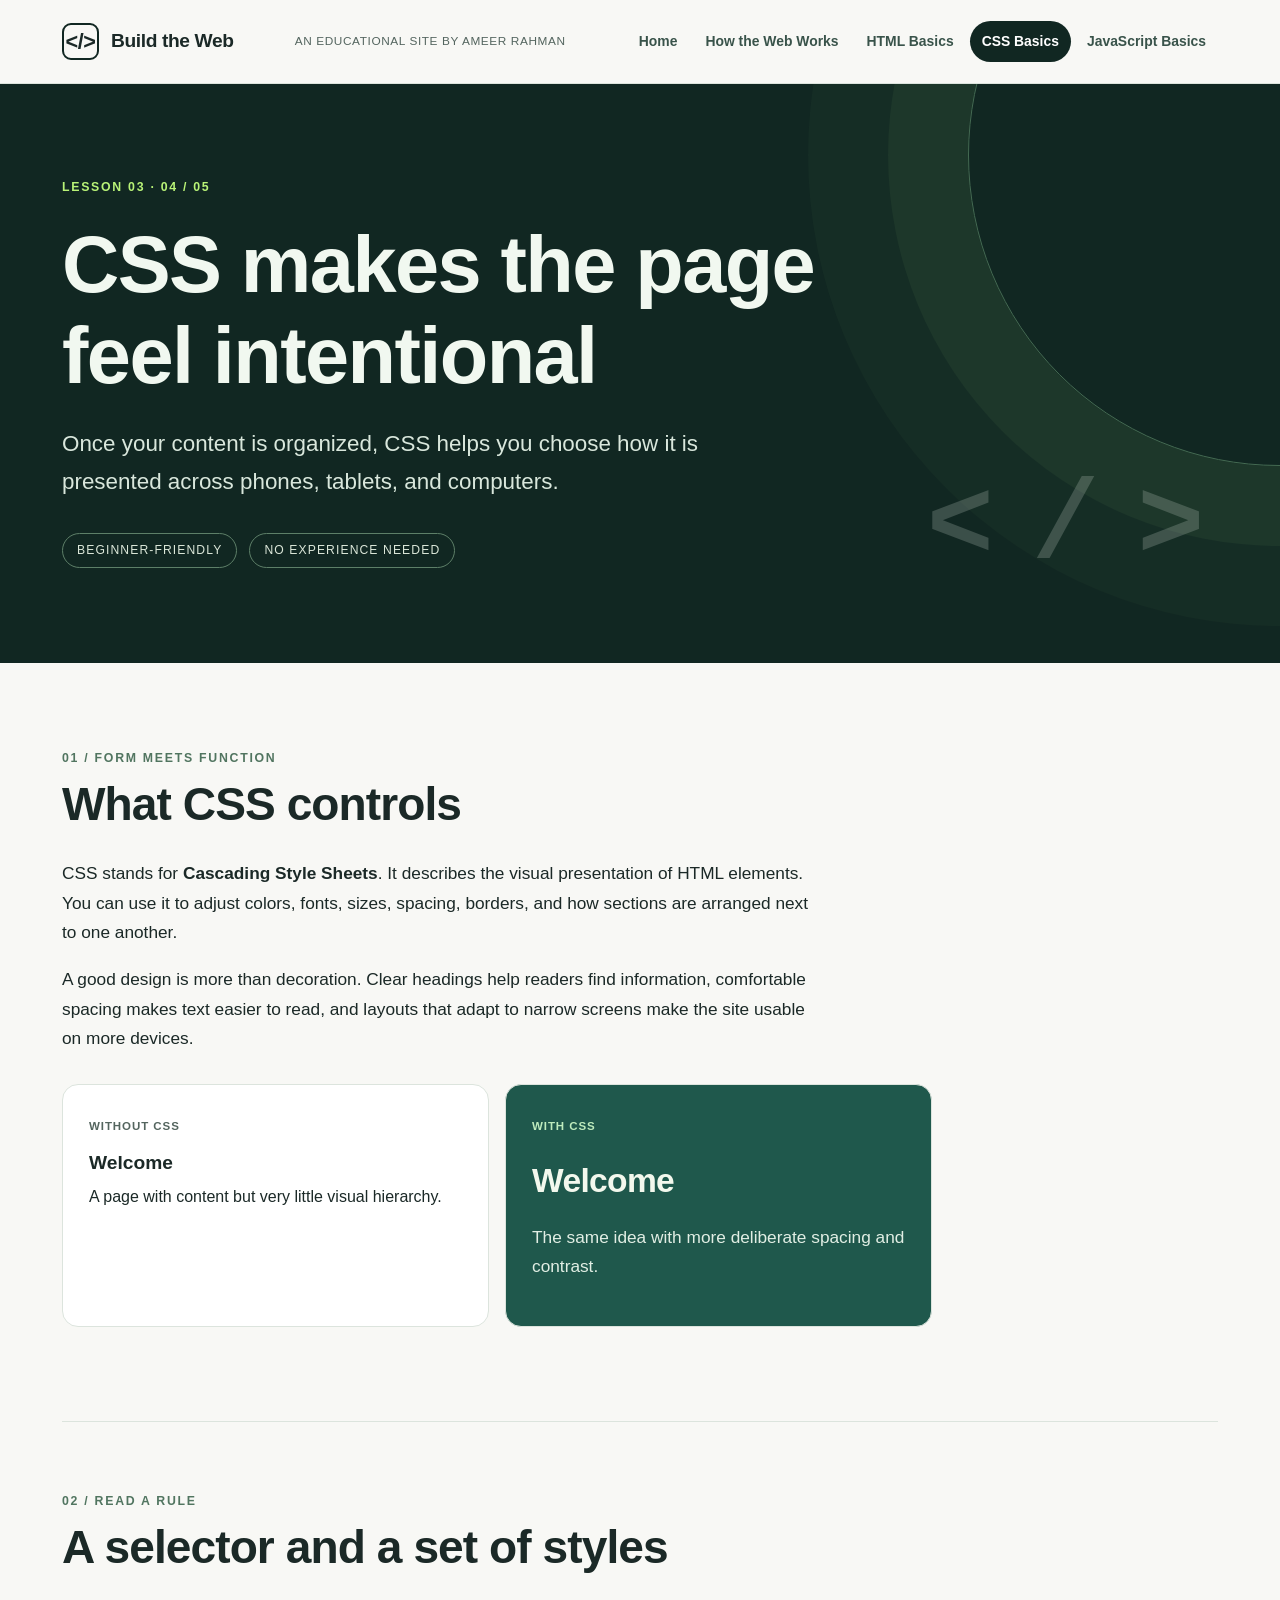
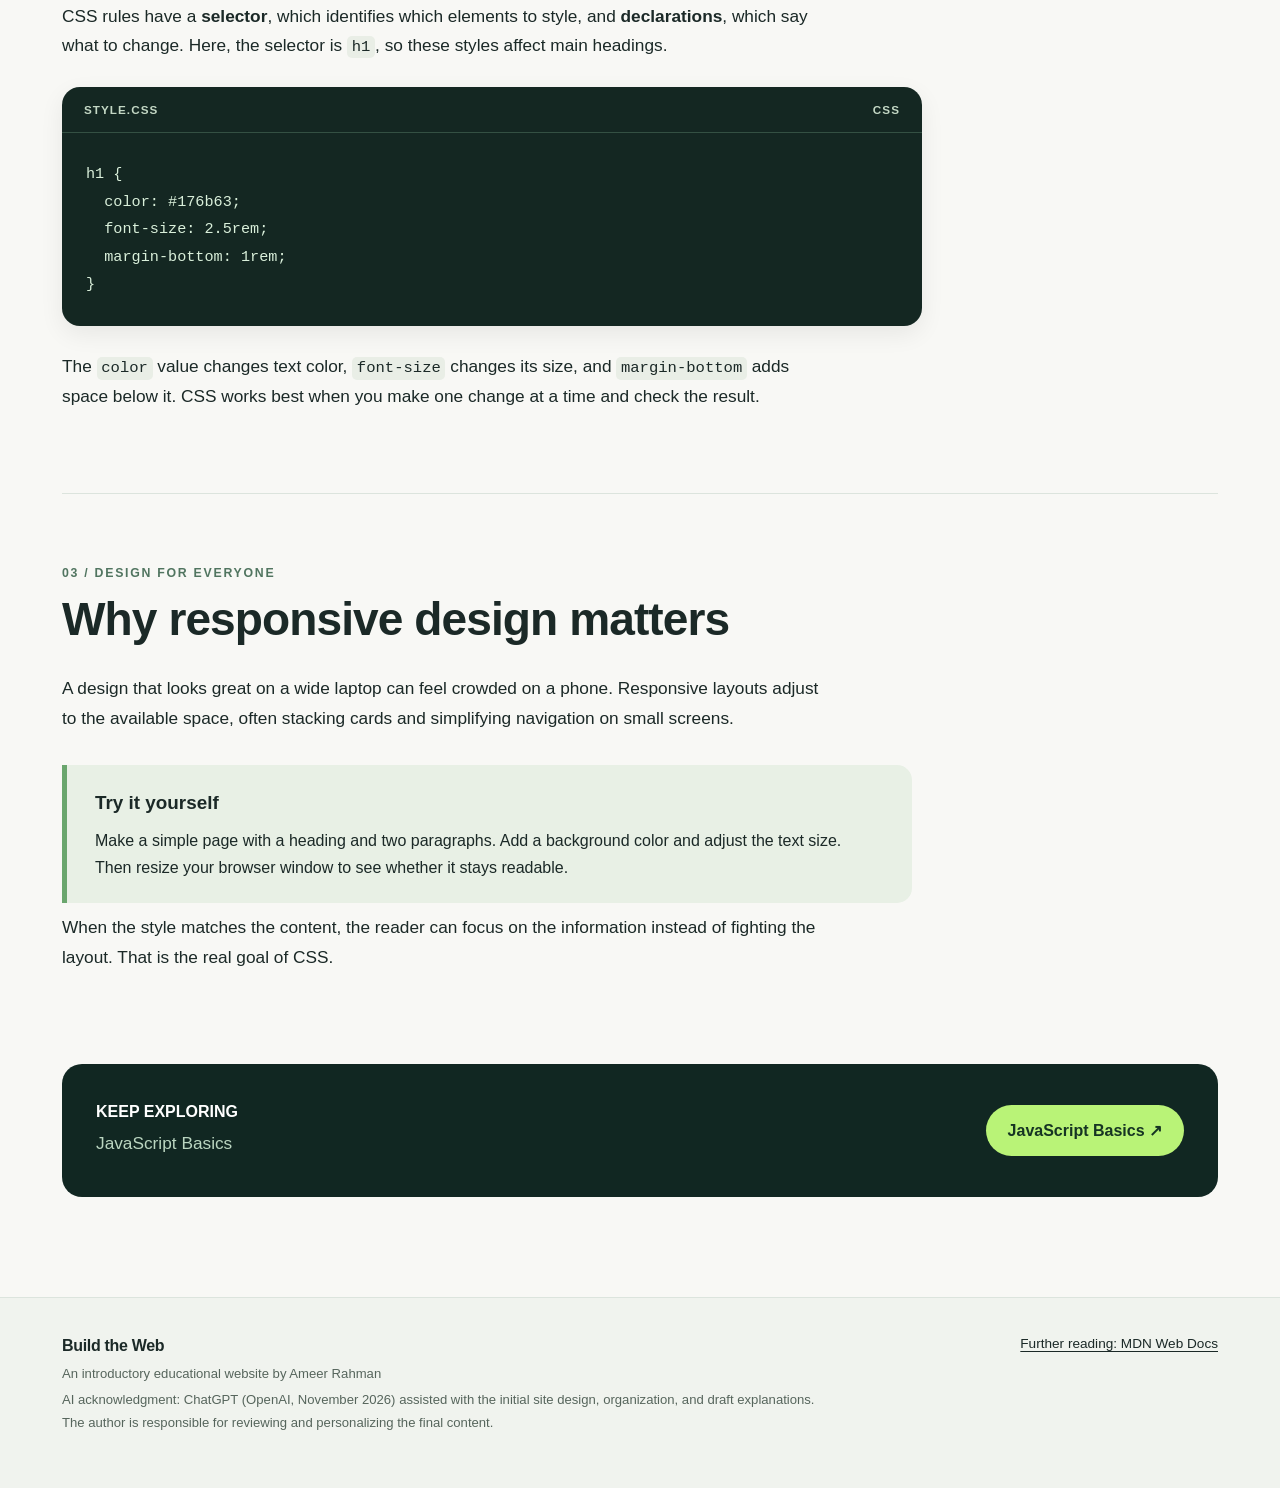
==== css.html @ 8b7e34bf "Initial commit - Website Creator Project" ====
<!doctype html>
<!-- Lesson 3: how CSS controls the way a page looks. -->
<html lang="en">
  <head>
    <!-- Page information for the browser and search engines. None of this appears on the page. -->
    <meta charset="utf-8">
    <meta name="viewport" content="width=device-width,initial-scale=1">
    <meta name="description" content="Build the Web: an approachable five-page guide to how websites work, HTML, CSS, and JavaScript.">
    <title>CSS Basics | Build the Web</title>
    <link rel="stylesheet" href="styles.css">
  </head>
  <body>

    <!--
      Skip link: stays off screen until a keyboard user presses Tab, then lets them jump straight to
      the main content.
    -->
    <a class="skip-link" href="#main">Skip to content</a>

    <!--
      Site header: the logo, author line, and navigation, repeated on every page.
      aria-current="page" marks the page being viewed, and styles.css uses it to highlight that
      link.
    -->
    <header class="site-header">
      <div class="header-inner shell">
        <a class="brand" href="index.html" aria-label="Build the Web, home">
          <span class="brand-mark" aria-hidden="true">&lt;/&gt;</span>
          <span>Build the Web</span>
        </a>
        <span class="byline">An educational site by Ameer Rahman</span>
        <nav aria-label="Main navigation">
          <a href="index.html">Home</a>
          <a href="how-web-works.html">How the Web Works</a>
          <a href="html.html">HTML Basics</a>
          <a href="css.html" aria-current="page">CSS Basics</a>
          <a href="javascript.html">JavaScript Basics</a>
        </nav>
      </div>
    </header>

    <!--
      Hero banner: the large dark area at the top that introduces this page. aria-hidden hides the
      decorative symbol from screen readers.
    -->
    <section class="hero">
      <div class="hero-inner shell">
        <span class="eyebrow">LESSON 03 · 04 / 05</span>
        <h1>CSS makes the page feel intentional</h1>
        <p class="hero-lead">
          Once your content is organized, CSS helps you choose how it is presented across phones,
          tablets, and computers.
        </p>
        <div class="hero-meta">
          <span class="hero-chip">Beginner-friendly</span>
          <span class="hero-chip">No experience needed</span>
        </div>
        <div class="hero-visual" aria-hidden="true">&lt; / &gt;</div>
      </div>
    </section>

    <!--
      Main content. Each section's aria-labelledby points to the id of its heading, so screen
      readers can announce the section's name.
    -->
    <main class="main shell" id="main">

      <!-- Section 01: What CSS controls -->
      <section class="section" aria-labelledby="style">
        <div class="section-heading">
          <span class="section-number">01 / FORM MEETS FUNCTION</span>
          <h2 id="style">What CSS controls</h2>
        </div>
        <p>
          CSS stands for <strong>Cascading Style Sheets</strong>. It describes the visual
          presentation of HTML elements. You can use it to adjust colors, fonts, sizes, spacing,
          borders, and how sections are arranged next to one another.
        </p>
        <p>
          A good design is more than decoration. Clear headings help readers find information,
          comfortable spacing makes text easier to read, and layouts that adapt to narrow screens
          make the site usable on more devices.
        </p>

        <!-- Before and after demo: the same content without and with styling. -->
        <div class="before-after">
          <div class="demo-box demo-plain">
            <span>WITHOUT CSS</span>
            <div class="mini-title">Welcome</div>
            <p>A page with content but very little visual hierarchy.</p>
          </div>
          <div class="demo-box demo-styled">
            <span>WITH CSS</span>
            <div class="mini-title">Welcome</div>
            <p>The same idea with more deliberate spacing and contrast.</p>
          </div>
        </div>
      </section>

      <!-- Section 02: A selector and a set of styles -->
      <section class="section" aria-labelledby="rules">
        <div class="section-heading">
          <span class="section-number">02 / READ A RULE</span>
          <h2 id="rules">A selector and a set of styles</h2>
        </div>
        <p>
          CSS rules have a <strong>selector</strong>, which identifies which elements to style, and
          <strong>declarations</strong>, which say what to change. Here, the selector is
          <code>h1</code>, so these styles affect main headings.
        </p>

        <!--
          Code sample: pre keeps the line breaks and spaces exactly as typed, and &lt; and &gt;
          display as angle brackets instead of being read as real tags.
        -->
        <div class="code-card">
          <div class="code-top">
            <span>STYLE.CSS</span>
            <span>CSS</span>
          </div>
          <pre><code>h1 {
  color: #176b63;
  font-size: 2.5rem;
  margin-bottom: 1rem;
}</code></pre>
        </div>
        <p>
          The <code>color</code> value changes text color, <code>font-size</code> changes its size,
          and <code>margin-bottom</code> adds space below it. CSS works best when you make one
          change at a time and check the result.
        </p>
      </section>

      <!-- Section 03: Why responsive design matters -->
      <section class="section" aria-labelledby="responsive">
        <div class="section-heading">
          <span class="section-number">03 / DESIGN FOR EVERYONE</span>
          <h2 id="responsive">Why responsive design matters</h2>
        </div>
        <p>
          A design that looks great on a wide laptop can feel crowded on a phone. Responsive layouts
          adjust to the available space, often stacking cards and simplifying navigation on small
          screens.
        </p>

        <!-- Takeaway box: the key point or a small exercise. -->
        <div class="takeaway">
          <strong>Try it yourself</strong>
          <p>
            Make a simple page with a heading and two paragraphs. Add a background color and adjust
            the text size. Then resize your browser window to see whether it stays readable.
          </p>
        </div>
        <p>
          When the style matches the content, the reader can focus on the information instead of
          fighting the layout. That is the real goal of CSS.
        </p>
      </section>

      <!-- Link to the next page in the suggested reading order. -->
      <div class="next">
        <div>
          <strong>KEEP EXPLORING</strong>
          <p>JavaScript Basics</p>
        </div>
        <a href="javascript.html">JavaScript Basics <span aria-hidden="true">↗</span></a>
      </div>
    </main>

    <!-- Site footer: repeated on every page. -->
    <footer class="site-footer">
      <div class="footer-inner shell">
        <div class="footer-left">
          <strong>Build the Web</strong>
          <p>An introductory educational website by Ameer Rahman</p>
          <p>
            AI acknowledgment: ChatGPT (OpenAI, November 2026) assisted with the initial site
            design, organization, and draft explanations. The author is responsible for reviewing
            and personalizing the final content.
          </p>
        </div>
        <div class="footer-right">
          <a href="https://developer.mozilla.org/en-US/docs/Learn_web_development/Getting_started/Your_first_website" target="_blank" rel="noopener noreferrer">
            Further reading: MDN Web Docs
          </a>
        </div>
      </div>
    </footer>
  </body>
</html>
---- styles.css ----
/* styles.css: the one stylesheet shared by all five pages.

   Contents:
   1. Font and color variables
   2. Base styles for plain HTML elements
   3. Page layout and accessibility helpers
   4. Site header and navigation
   5. Hero banner
   6. Page sections
   7. Content components (cards, steps, diagram, glossary, code samples, and so on)
   8. Site footer
   9. Responsive rules for smaller screens */
/* 1. FONT AND COLOR VARIABLES
   Each value is named once here and reused with var(--name).
   Changing a value here updates it everywhere on the site.

   --font uses the font already installed on the device: San Francisco on a Mac,
   Segoe UI on Windows, Roboto on Android. Nothing has to be downloaded. */
:root {
  --font: -apple-system, BlinkMacSystemFont, "Segoe UI", Roboto, Helvetica, Arial, sans-serif;
  --bg: #f8f8f5;
  --ink: #1b2927;
  --muted: #54655f;
  --dark: #112722;
  --accent: #b9f377;
  --line: #dce4dd;
  --surface: #fff;
  --soft: #f1f6ed;
}

/* 2. BASE STYLES
   These apply to plain HTML elements before any class is involved.

   border-box means an element's width includes its padding and border,
   which makes sizes much easier to predict. */
* {
  box-sizing: border-box;
}

html {
  scroll-behavior: smooth;
}

body {
  margin: 0;
  background: var(--bg);
  font-family: var(--font);
  color: var(--ink);
  line-height: 1.7;
}

a {
  color: inherit;
}

/* Shows a clear outline when someone moves through links with the keyboard. */
a:focus-visible,
button:focus-visible {
  outline: 3px solid #0a8b72;
  outline-offset: 4px;
}

h1,
h2,
h3,
.brand {
  font-family: var(--font);
  line-height: 1.15;
}

/* clamp(min, preferred, max) lets text grow with the screen width (vw) within set limits. */
h1 {
  font-size: clamp(3rem, 6.2vw, 5.7rem);
  letter-spacing: -0.02em;
  margin: 0.25em 0 0.3em;
  max-width: 900px;
}

h2 {
  font-size: clamp(2rem, 3.6vw, 3.1rem);
  letter-spacing: -0.02em;
  margin: 8px 0 20px;
  max-width: 740px;
}

h3 {
  font-size: 1.35rem;
  letter-spacing: -0.02em;
}

p {
  font-size: 1.08rem;
  margin: 0 0 18px;
  max-width: 760px;
}

small {
  font-size: 0.8rem;
}

code,
pre {
  font-family: ui-monospace, SFMono-Regular, Consolas, monospace;
}

p code,
li code {
  background: #e9eee6;
  border-radius: 5px;
  padding: 0.15em 0.3em;
  font-size: 0.9em;
}

/* 3. LAYOUT AND ACCESSIBILITY HELPERS
   .shell centers content and limits how wide it can get. */
.shell {
  max-width: 1220px;
  margin: 0 auto;
  padding: 0 32px;
}

/* Moved off screen until it receives keyboard focus. */
.skip-link {
  position: absolute;
  left: -9999px;
  background: #fff;
  padding: 8px;
  z-index: 20;
}

.skip-link:focus {
  left: 12px;
  top: 10px;
}

/* 4. SITE HEADER AND NAVIGATION */
.site-header {
  border-bottom: 1px solid var(--line);
  background: rgba(248, 248, 245, 0.97);
}

.header-inner {
  min-height: 83px;
  display: flex;
  justify-content: space-between;
  align-items: center;
  gap: 20px;
}

.brand {
  display: flex;
  gap: 12px;
  align-items: center;
  text-decoration: none;
  font-weight: 700;
  font-size: 1.2rem;
  letter-spacing: -0.02em;
}

.brand-mark {
  border: 2px solid var(--dark);
  border-radius: 9px;
  width: 37px;
  height: 37px;
  display: inline-flex;
  align-items: center;
  justify-content: center;
  font-size: 1.35rem;
  line-height: 1;
}

.byline {
  font-weight: 500;
  letter-spacing: 0.05em;
  font-size: 0.74rem;
  color: var(--muted);
  text-transform: uppercase;
}

nav {
  display: flex;
  gap: 4px;
  flex-wrap: wrap;
  justify-content: flex-end;
}

nav a {
  font-size: 0.87rem;
  font-weight: 600;
  text-decoration: none;
  border-radius: 100px;
  padding: 9px 12px;
  color: #39534a;
}

nav a:hover {
  background: #e7efe4;
}

/* Highlights the link for the page being viewed. */
nav a[aria-current="page"] {
  background: var(--dark);
  color: #fff;
}

/* 5. HERO BANNER */
.hero {
  background: var(--dark);
  color: #f1f8f0;
  position: relative;
  overflow: hidden;
}

/* The decorative circle in the corner. :after creates it without any extra HTML,
   and overflow: hidden on .hero cuts off the part outside the banner. */
.hero:after {
  content: "";
  position: absolute;
  border: 1px solid #446a52;
  border-radius: 50%;
  width: 620px;
  height: 620px;
  right: -310px;
  top: -240px;
  box-shadow:
    0 0 0 80px rgba(168, 220, 138, 0.05),
    0 0 0 160px rgba(168, 220, 138, 0.03);
  pointer-events: none;
}

.hero-inner {
  padding: 88px 32px 95px;
  position: relative;
  z-index: 1;
}

/* Small uppercase labels. */
.eyebrow,
.section-number,
.pill-label {
  font-size: 0.77rem;
  text-transform: uppercase;
  letter-spacing: 0.14em;
  font-weight: 700;
}

.eyebrow {
  color: var(--accent);
}

.hero-lead {
  font-size: clamp(1.13rem, 2vw, 1.4rem);
  color: #d9e7dc;
  max-width: 670px;
}

.hero-meta {
  margin-top: 32px;
  display: flex;
  gap: 12px;
  flex-wrap: wrap;
  align-items: center;
}

.hero-chip {
  border: 1px solid #5d7f68;
  border-radius: 30px;
  padding: 6px 14px;
  color: #dce7d9;
  font-size: 0.76rem;
  text-transform: uppercase;
  letter-spacing: 0.09em;
}

.hero-visual {
  position: absolute;
  bottom: 40px;
  right: 60px;
  opacity: 0.19;
  font-size: 7rem;
  font-family: monospace;
  font-weight: 700;
  letter-spacing: -0.13em;
  pointer-events: none;
}

/* 6. PAGE SECTIONS */
.main {
  padding: 16px 32px 100px;
}

.section {
  padding: 64px 0;
  border-bottom: 1px solid var(--line);
}

.section:last-of-type {
  border: 0;
}

.section-heading {
  margin-bottom: 28px;
}

.section-number {
  color: #517560;
}

/* 7. CONTENT COMPONENTS

   Feature cards. minmax(0, 1fr) makes equal columns that can shrink on narrow screens. */
.feature-grid {
  display: grid;
  grid-template-columns: repeat(3, minmax(0, 1fr));
  gap: 18px;
  margin: 32px 0 0;
}

.feature,
.simple-card {
  background: var(--surface);
  border: 1px solid var(--line);
  border-radius: 18px;
  padding: 27px;
}

.feature-symbol {
  font-family: monospace;
  font-size: 1.6rem;
  font-weight: 700;
  display: inline-flex;
  background: var(--soft);
  border-radius: 12px;
  height: 52px;
  min-width: 52px;
  align-items: center;
  justify-content: center;
  padding: 0 12px;
}

.feature h3 {
  margin: 21px 0 8px;
}

.feature p,
.simple-card p {
  font-size: 0.99rem;
}

.feature a {
  font-size: 0.93rem;
  font-weight: 700;
  text-decoration: underline;
  text-underline-offset: 4px;
}

/* Quote card */
.quote-card {
  border-radius: 20px;
  background: #e3efd9;
  padding: 34px 38px;
  margin-top: 32px;
}

.quote-card p {
  font-family: var(--font);
  font-size: clamp(1.45rem, 2.4vw, 2.1rem);
  line-height: 1.4;
  letter-spacing: -0.02em;
}

.quote-card span {
  font-size: 0.75rem;
  font-weight: 700;
  letter-spacing: 0.1em;
  color: #436449;
}

/* Numbered steps. A CSS counter counts each li and :before displays the number. */
.steps {
  list-style: none;
  counter-reset: lesson;
  padding: 0;
  max-width: 850px;
  margin: 25px 0;
}

.steps li {
  counter-increment: lesson;
  display: flex;
  flex-direction: column;
  gap: 4px;
  padding: 21px 18px 21px 75px;
  position: relative;
  border-bottom: 1px solid var(--line);
}

.steps li:before {
  content: counter(lesson, decimal-leading-zero);
  position: absolute;
  left: 8px;
  top: 22px;
  background: var(--dark);
  color: var(--accent);
  font:
    700 0.85rem var(--font);
  width: 40px;
  height: 40px;
  border-radius: 12px;
  display: grid;
  place-items: center;
}

.steps strong {
  font-size: 1.07rem;
}

.steps span {
  color: var(--muted);
}

/* Request and response diagram */
.diagram {
  display: flex;
  align-items: center;
  gap: 22px;
  justify-content: center;
  border-radius: 18px;
  padding: 42px 20px;
  background: #e8f1e5;
  margin: 28px 0 25px;
  max-width: 850px;
}

.diagram-node {
  background: white;
  border: 1px solid #c9d7c9;
  border-radius: 14px;
  padding: 22px 28px;
  min-width: 210px;
  display: flex;
  flex-direction: column;
  gap: 5px;
  align-items: center;
  text-align: center;
}

.diagram-icon {
  border-radius: 100px;
  background: var(--dark);
  color: var(--accent);
  font-weight: 700;
  font-size: 0.75rem;
  padding: 8px 11px;
}

.diagram-arrows {
  font-size: 0.85rem;
  font-weight: 700;
  color: #45745a;
  display: flex;
  flex-direction: column;
  gap: 11px;
  white-space: nowrap;
}

.diagram-node small {
  color: var(--muted);
}

/* Two-column and three-column card layouts */
.split-grid {
  display: grid;
  grid-template-columns: repeat(2, minmax(0, 1fr));
  gap: 16px;
  margin: 24px 0;
}

.split-grid.three {
  grid-template-columns: repeat(3, minmax(0, 1fr));
}

.pill-label {
  color: #3f7556;
}

.simple-card h3 {
  margin: 15px 0 8px;
}

/* Glossary */
.glossary {
  max-width: 850px;
}

.glossary > div {
  padding: 16px 0;
  border-bottom: 1px solid var(--line);
  display: grid;
  grid-template-columns: 180px 1fr;
  gap: 20px;
}

.glossary dt {
  font-weight: 700;
  font-size: 1.1rem;
}

.glossary dd {
  margin: 0;
  color: var(--muted);
}

/* Takeaway box */
.takeaway {
  background: #e8f0e5;
  border-left: 5px solid #6aa66d;
  border-radius: 0 15px 15px 0;
  margin: 32px 0 10px;
  padding: 22px 28px;
  max-width: 850px;
}

.takeaway strong {
  font-family: var(--font);
  font-size: 1.18rem;
}

.takeaway p {
  margin: 8px 0 0;
  font-size: 1rem;
}

/* Code samples. overflow-x: auto lets long lines scroll instead of breaking the layout. */
.code-card {
  background: #142722;
  border-radius: 18px;
  margin: 26px 0;
  overflow: hidden;
  max-width: 860px;
  box-shadow: 0 8px 25px rgba(0, 0, 0, 0.07);
}

.code-top {
  display: flex;
  justify-content: space-between;
  align-items: center;
  padding: 13px 22px;
  border-bottom: 1px solid #345043;
  color: #c4d8c5;
  font-size: 0.73rem;
  letter-spacing: 0.09em;
  font-weight: 700;
}

.code-card pre {
  margin: 0;
  padding: 28px 24px;
  overflow-x: auto;
  font-size: 0.95rem;
  line-height: 1.8;
  color: #d9efda;
}

/* Before and after CSS demo */
.before-after {
  display: grid;
  grid-template-columns: 1fr 1fr;
  gap: 16px;
  max-width: 870px;
  margin: 30px 0;
}

.demo-box {
  background: white;
  border-radius: 16px;
  padding: 26px;
  min-height: 200px;
  border: 1px solid var(--line);
}

.demo-box > span {
  font-size: 0.72rem;
  letter-spacing: 0.08em;
  color: var(--muted);
  font-weight: 700;
}

.demo-box .mini-title {
  margin: 14px 0;
  font-size: 1.7rem;
  font-weight: 700;
}

.demo-plain .mini-title {
  font:
    700 1.2rem Arial,
    sans-serif;
}

.demo-plain p {
  font:
    1rem Arial,
    sans-serif;
}

.demo-styled {
  background: #1f584c;
  color: #f3f8ed;
}

.demo-styled .mini-title {
  font-size: 2.1rem;
  letter-spacing: -0.02em;
}

.demo-styled p {
  color: #e1eee4;
}

.demo-styled > span {
  color: #beebbd;
}

/* Resource links */
.resources {
  border: 1px solid var(--line);
  padding: 26px 30px;
  background: white;
  border-radius: 18px;
  max-width: 860px;
  margin: 30px 0;
}

.resources h3 {
  margin: 0 0 10px;
}

.resources ul {
  margin: 12px 0 0;
  padding-left: 20px;
}

.resources li {
  padding: 6px 0;
}

.resources a {
  text-decoration: underline;
  text-underline-offset: 3px;
  font-weight: 600;
}

/* Next page banner */
.next {
  margin: 10px 0 0;
  border-radius: 20px;
  background: var(--dark);
  color: white;
  padding: 34px;
  display: flex;
  justify-content: space-between;
  align-items: center;
  gap: 20px;
}

.next p {
  margin: 4px 0;
  color: #bad5c0;
}

.next a {
  background: var(--accent);
  color: #163423;
  text-decoration: none;
  font-weight: 700;
  padding: 12px 22px;
  border-radius: 100px;
  white-space: nowrap;
}

/* 8. SITE FOOTER */
.site-footer {
  border-top: 1px solid var(--line);
  padding: 34px 0 50px;
  background: #f0f3ee;
}

.footer-inner {
  display: flex;
  justify-content: space-between;
  gap: 30px;
  align-items: flex-start;
}

.footer-inner p {
  font-size: 0.82rem;
  color: #56655c;
  max-width: 760px;
  margin: 4px 0;
}

.footer-left strong {
  font-family: var(--font);
  letter-spacing: -0.02em;
}

.footer-right {
  font-size: 0.85rem;
  text-align: right;
}

.footer-right a {
  text-decoration: underline;
  text-underline-offset: 3px;
}

/* 9. RESPONSIVE RULES
   A media query only applies while its condition is true.

   Tablets and small laptops: stack the header and the card grids. */
@media (max-width: 850px) {
  .header-inner {
    align-items: flex-start;
    flex-direction: column;
    padding-top: 17px;
    padding-bottom: 16px;
  }
  .feature-grid,
  .split-grid.three {
    grid-template-columns: 1fr;
  }
  .hero-visual {
    display: none;
  }
  .hero-inner {
    padding-top: 75px;
    padding-bottom: 80px;
  }
}

/* Phones: use one column throughout and tighten the spacing. */
@media (max-width: 650px) {
  .shell {
    padding-left: 20px;
    padding-right: 20px;
  }
  .main {
    padding-bottom: 60px;
  }
  .hero-inner {
    padding: 63px 20px 70px;
  }
  .section {
    padding: 44px 0;
  }
  .feature-grid,
  .split-grid,
  .before-after {
    grid-template-columns: 1fr;
  }
  .diagram {
    flex-direction: column;
  }
  .diagram-arrows {
    transform: rotate(90deg);
    margin: 10px 0;
  }
  .diagram-node {
    min-width: 80%;
  }
  .glossary > div {
    grid-template-columns: 1fr;
    gap: 3px;
  }
  .next {
    align-items: flex-start;
    flex-direction: column;
  }
  .footer-inner {
    flex-direction: column;
  }
  .footer-right {
    text-align: left;
  }
  .byline {
    display: none;
  }
  nav {
    justify-content: flex-start;
  }
  nav a {
    font-size: 0.82rem;
    padding: 7px 10px;
  }
  .code-card pre {
    font-size: 0.82rem;
  }
  .quote-card {
    padding: 26px;
  }
  .feature {
    padding: 23px;
  }
}

/* Turns off smooth scrolling for people who ask their device to reduce motion. */
@media (prefers-reduced-motion: reduce) {
  html {
    scroll-behavior: auto;
  }
}
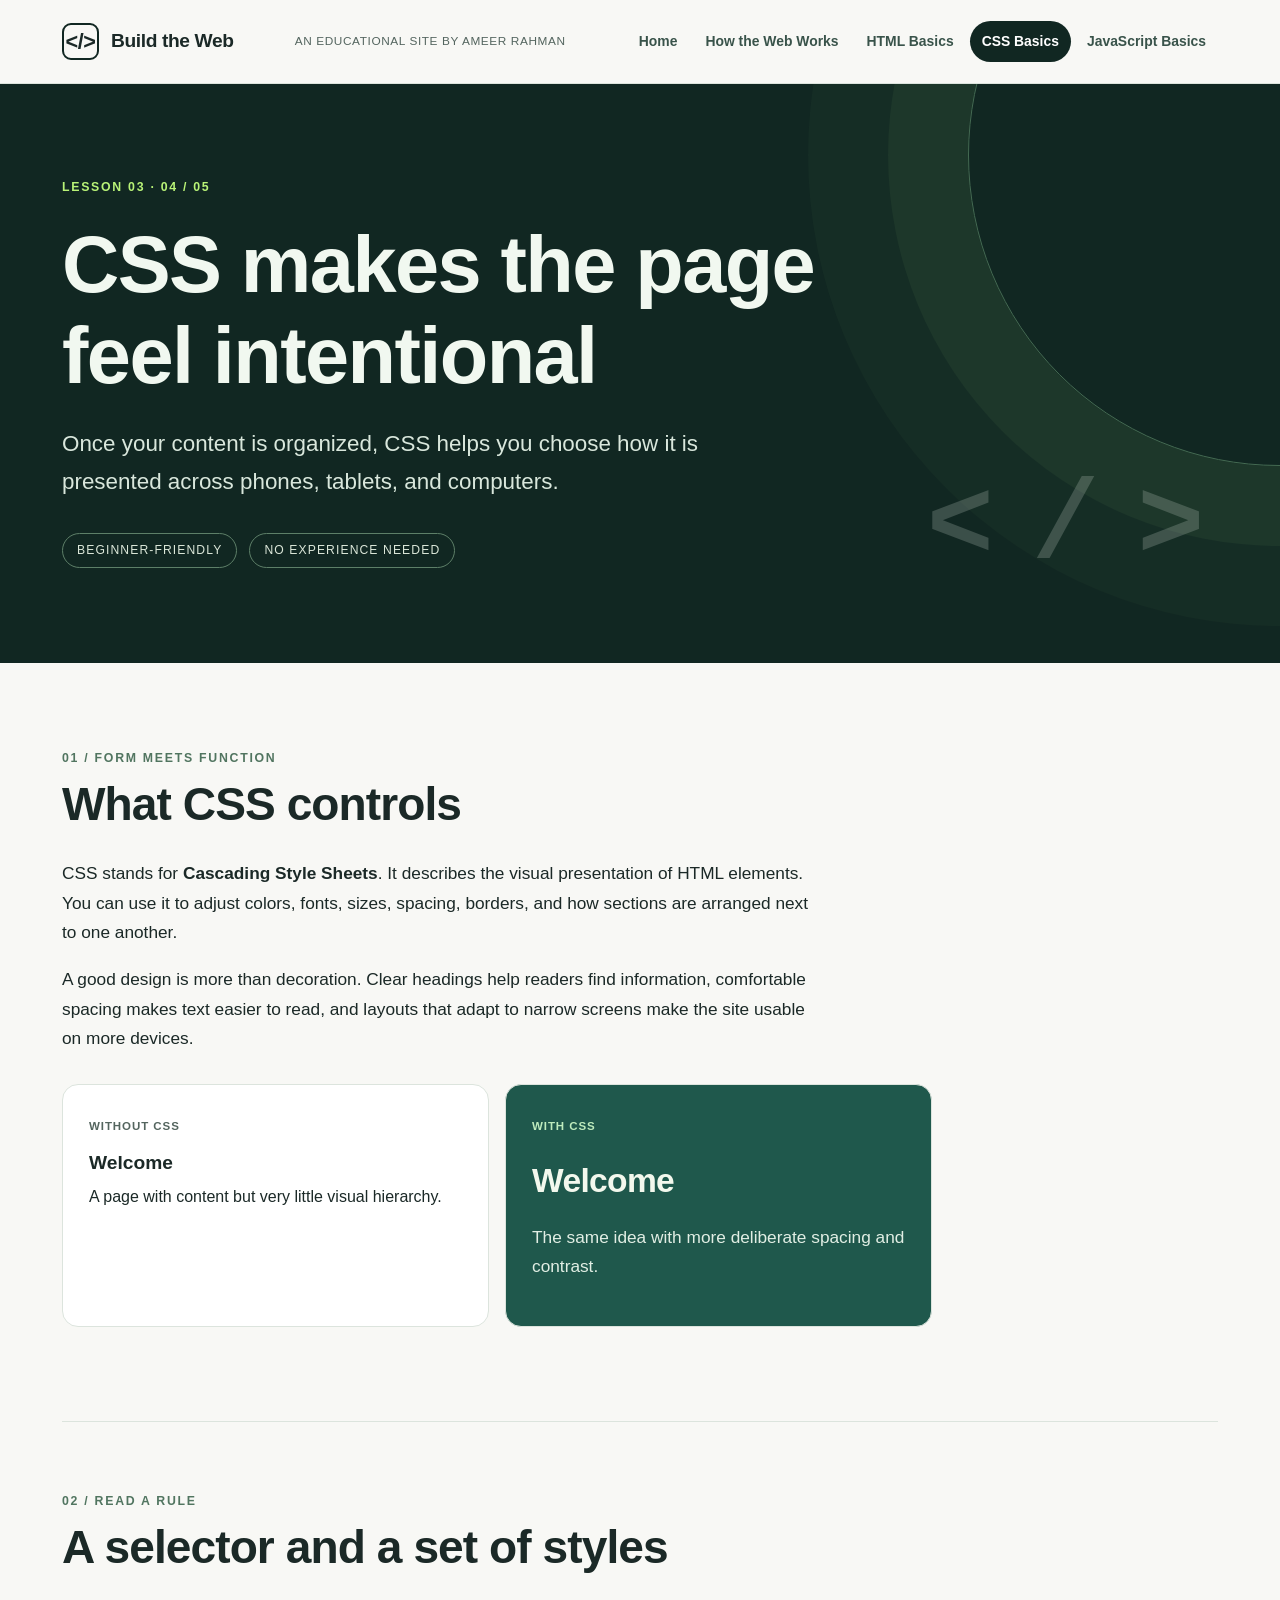
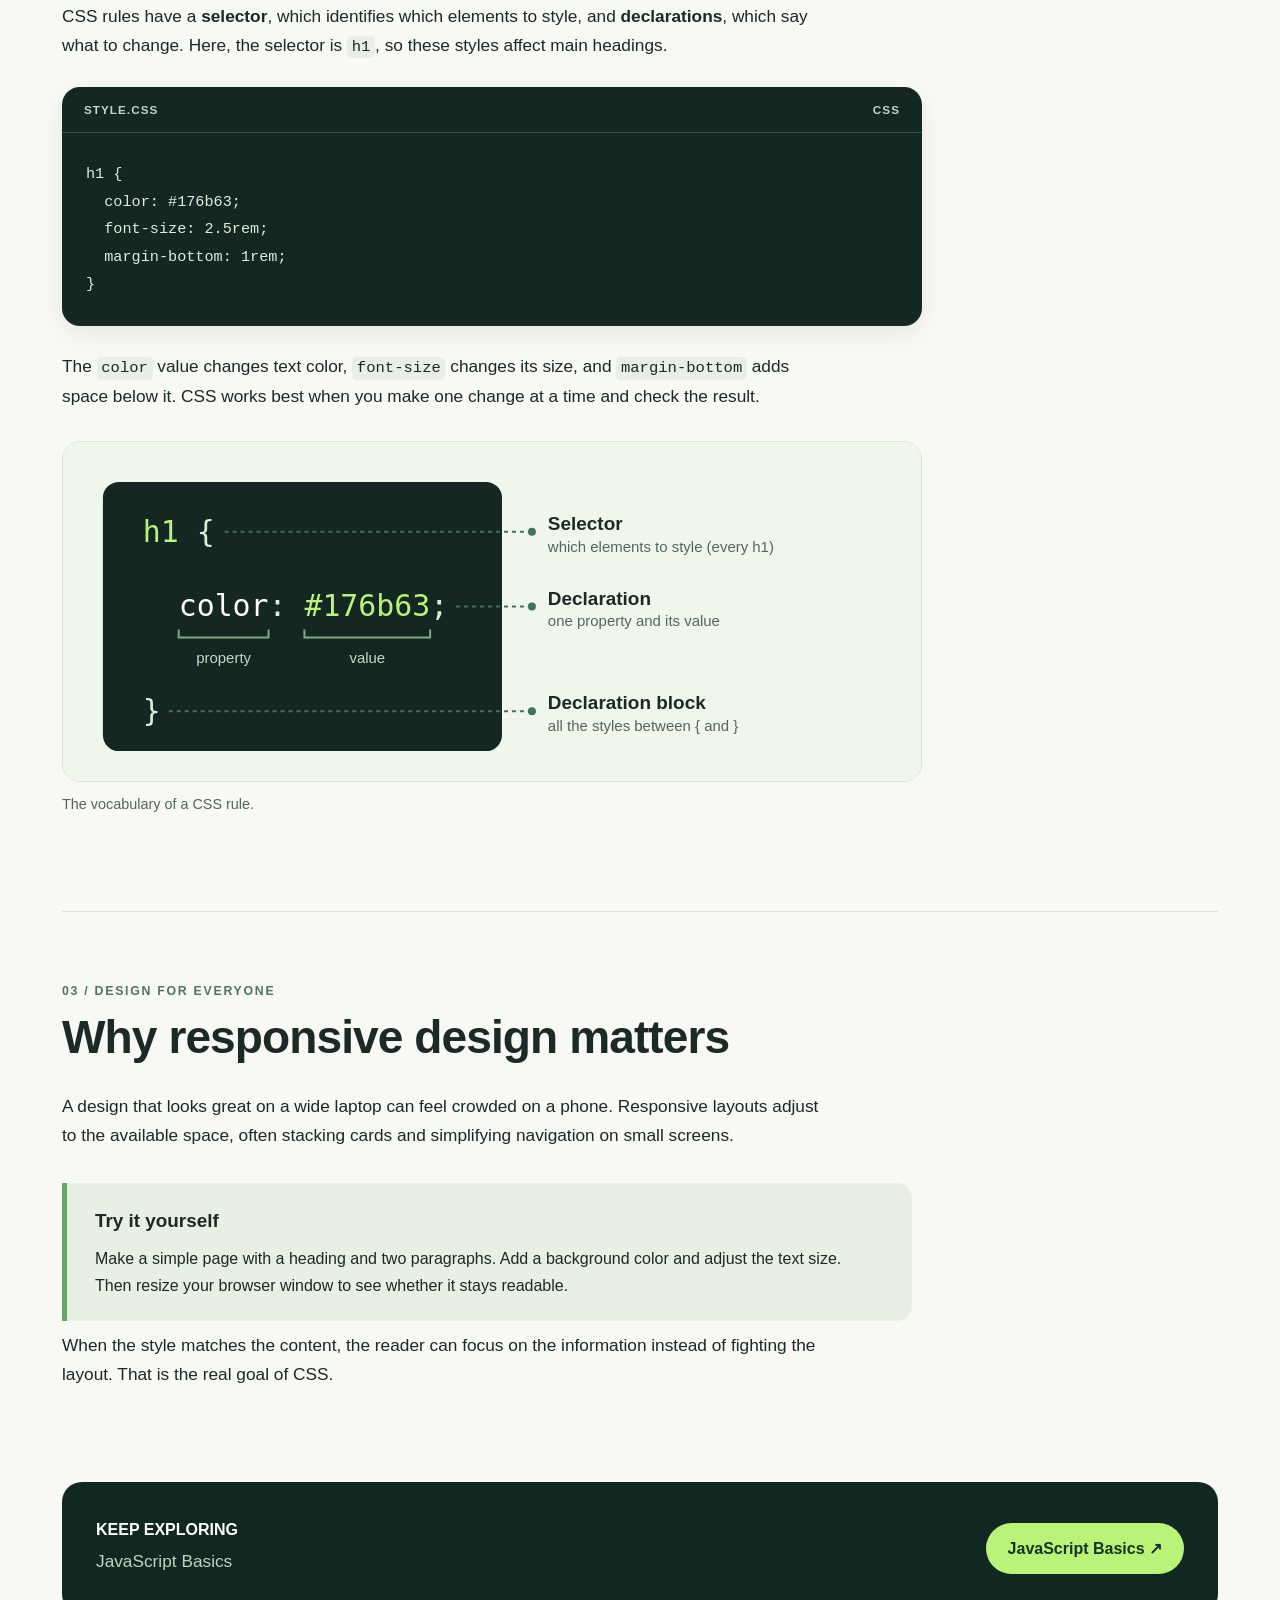
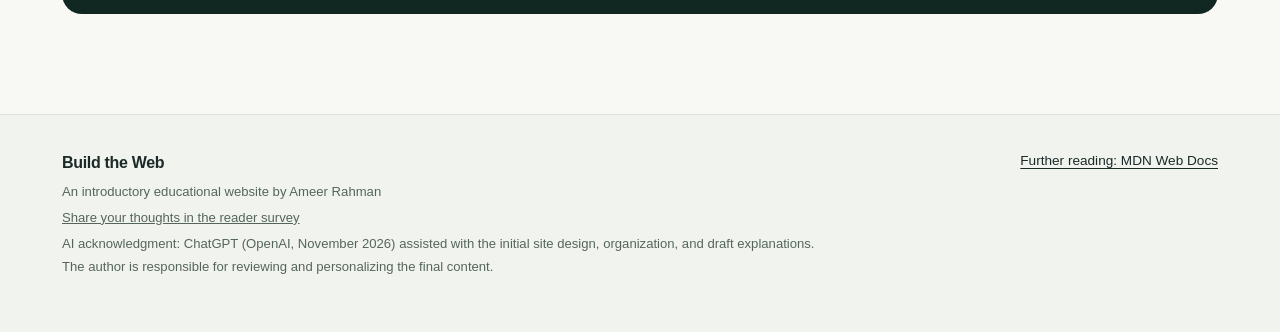
==== commit b6f3e90e: "made it more interactice and videos are added" ====
--- a/css.html
+++ b/css.html
@@ -129,6 +129,12 @@
           and <code>margin-bottom</code> adds space below it. CSS works best when you make one
           change at a time and check the result.
         </p>
+
+        <!-- Image: alt text describes the image for people who cannot see it. -->
+        <figure class="figure">
+          <img src="images/css-rule-anatomy.svg" width="860" height="340" alt="A CSS rule, h1, color: #176b63, with labels: h1 is the selector, color is the property, #176b63 is the value, color: #176b63 together is a declaration, and everything between the curly braces is the declaration block.">
+          <figcaption>The vocabulary of a CSS rule.</figcaption>
+        </figure>
       </section>
 
       <!-- Section 03: Why responsive design matters -->
@@ -173,6 +179,7 @@
         <div class="footer-left">
           <strong>Build the Web</strong>
           <p>An introductory educational website by Ameer Rahman</p>
+          <p><a href="index.html#connect">Share your thoughts in the reader survey</a></p>
           <p>
             AI acknowledgment: ChatGPT (OpenAI, November 2026) assisted with the initial site
             design, organization, and draft explanations. The author is responsible for reviewing
--- a/styles.css
+++ b/styles.css
@@ -679,6 +679,66 @@
   white-space: nowrap;
 }
 
+/* Images. Each image sits in a figure with a caption underneath.
+   width: 100% and height: auto let the image shrink to fit without being stretched. */
+.figure {
+  margin: 30px 0;
+  max-width: 860px;
+}
+
+.figure img {
+  display: block;
+  width: 100%;
+  height: auto;
+  border: 1px solid var(--line);
+  border-radius: 18px;
+}
+
+.figure figcaption,
+.video figcaption {
+  margin-top: 10px;
+  font-size: 0.9rem;
+  color: var(--muted);
+}
+
+/* Embedded video. aspect-ratio keeps the frame 16:9 at every screen width. */
+.video {
+  margin: 30px 0;
+  max-width: 860px;
+}
+
+.video-frame {
+  aspect-ratio: 16 / 9;
+  border-radius: 18px;
+  overflow: hidden;
+  background: var(--dark);
+}
+
+.video-frame iframe {
+  display: block;
+  width: 100%;
+  height: 100%;
+  border: 0;
+}
+
+/* Reader survey (an embedded Google Form). If the form is taller than the frame,
+   it scrolls inside the frame. */
+.survey {
+  max-width: 860px;
+  margin: 28px 0 10px;
+  border: 1px solid var(--line);
+  border-radius: 18px;
+  overflow: hidden;
+  background: var(--surface);
+}
+
+.survey iframe {
+  display: block;
+  width: 100%;
+  height: 900px;
+  border: 0;
+}
+
 /* 8. SITE FOOTER */
 .site-footer {
   border-top: 1px solid var(--line);
@@ -796,6 +856,12 @@
   .code-card pre {
     font-size: 0.82rem;
   }
+  .figure {
+    overflow-x: auto;
+  }
+  .figure img {
+    min-width: 600px;
+  }
   .quote-card {
     padding: 26px;
   }
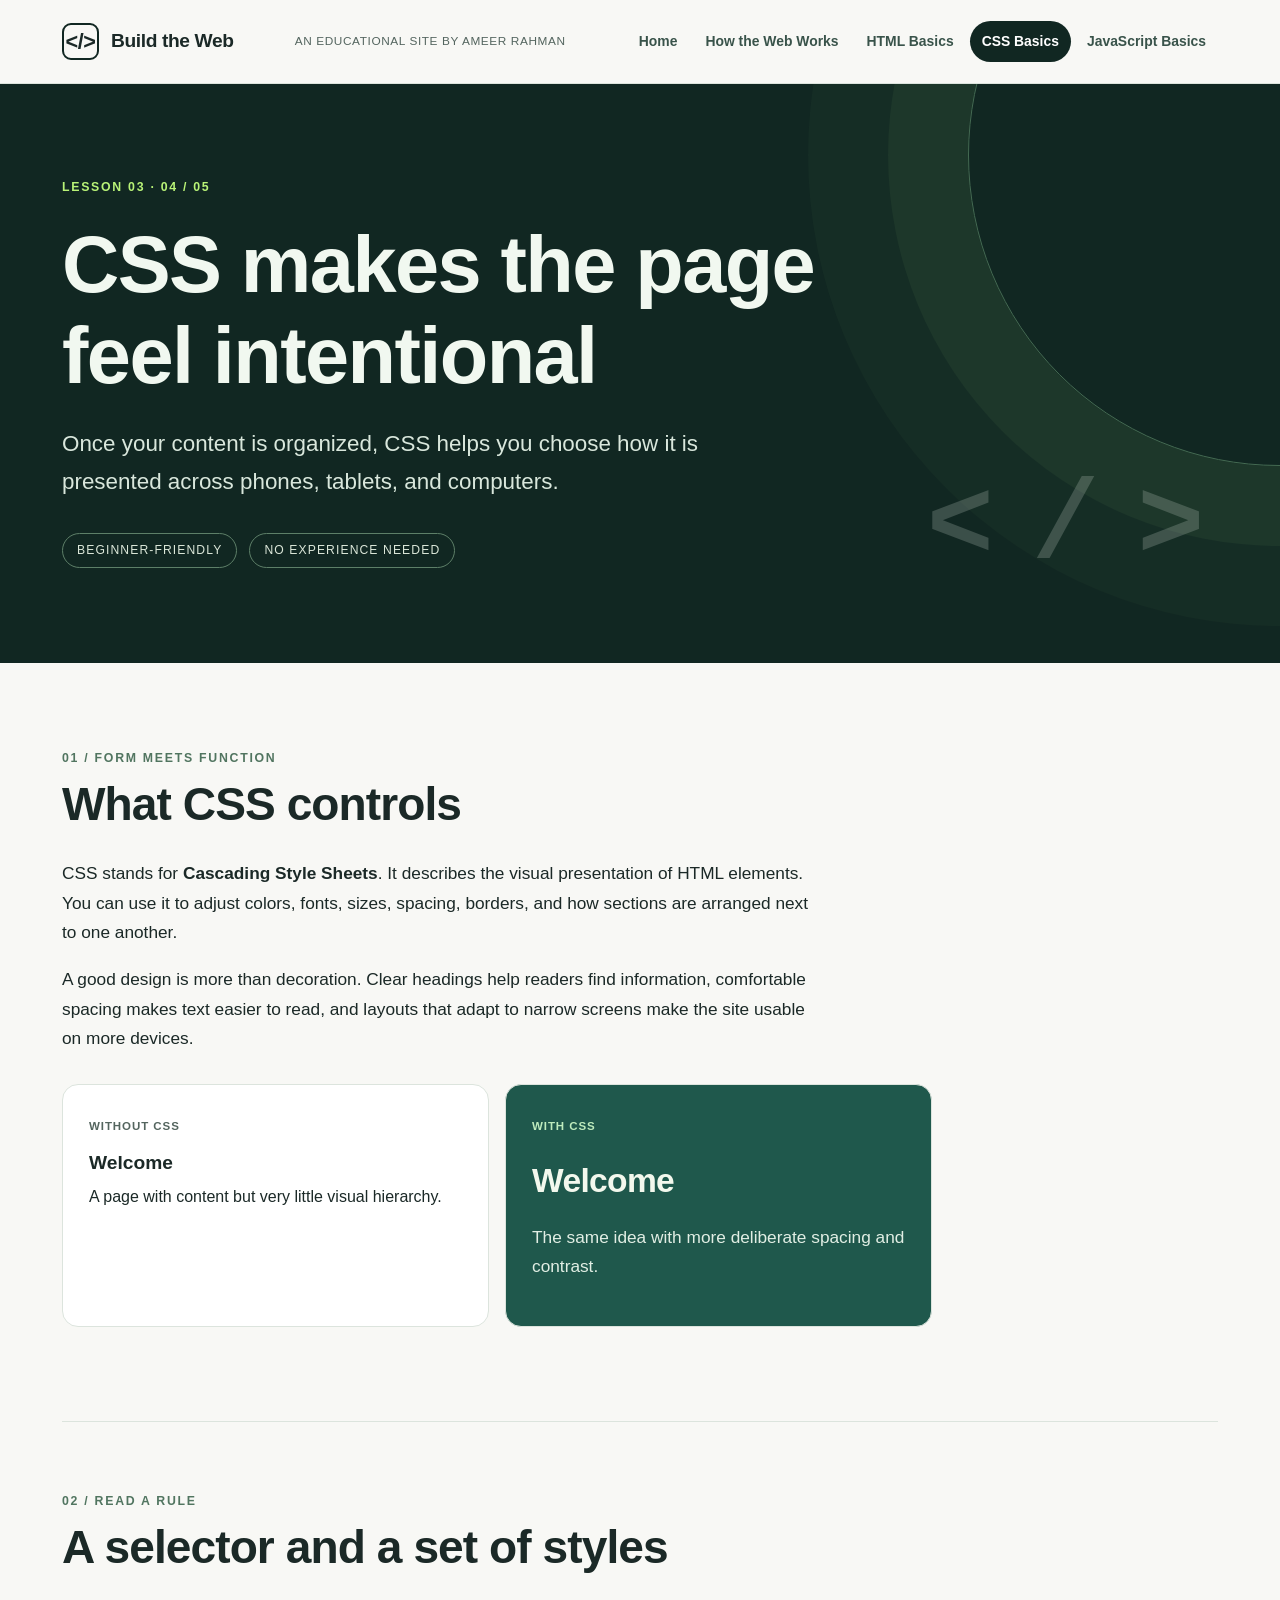
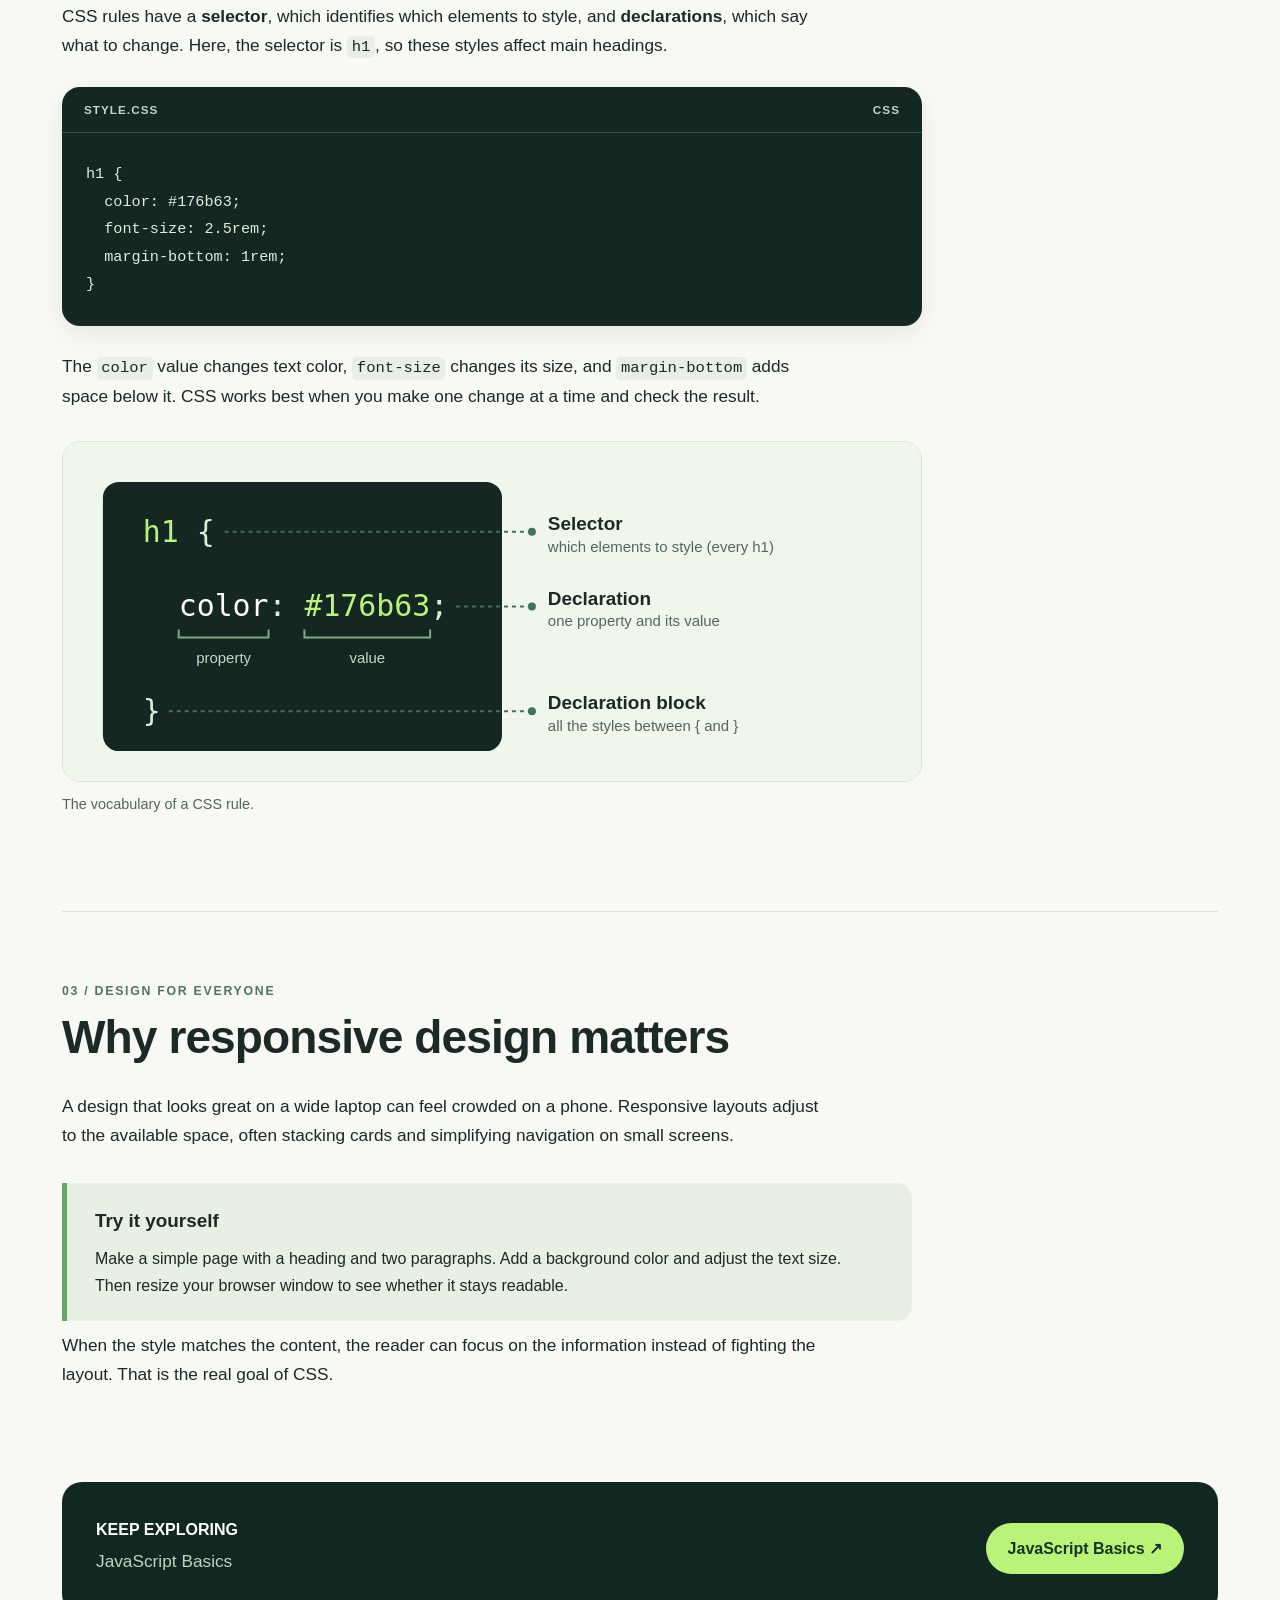
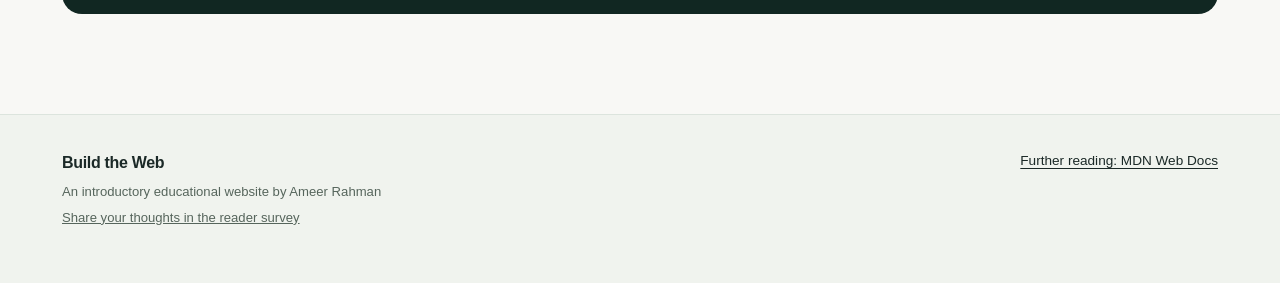
==== commit 8e1adba1: "added survey" ====
--- a/css.html
+++ b/css.html
@@ -180,11 +180,6 @@
           <strong>Build the Web</strong>
           <p>An introductory educational website by Ameer Rahman</p>
           <p><a href="index.html#connect">Share your thoughts in the reader survey</a></p>
-          <p>
-            AI acknowledgment: ChatGPT (OpenAI, November 2026) assisted with the initial site
-            design, organization, and draft explanations. The author is responsible for reviewing
-            and personalizing the final content.
-          </p>
         </div>
         <div class="footer-right">
           <a href="https://developer.mozilla.org/en-US/docs/Learn_web_development/Getting_started/Your_first_website" target="_blank" rel="noopener noreferrer">
